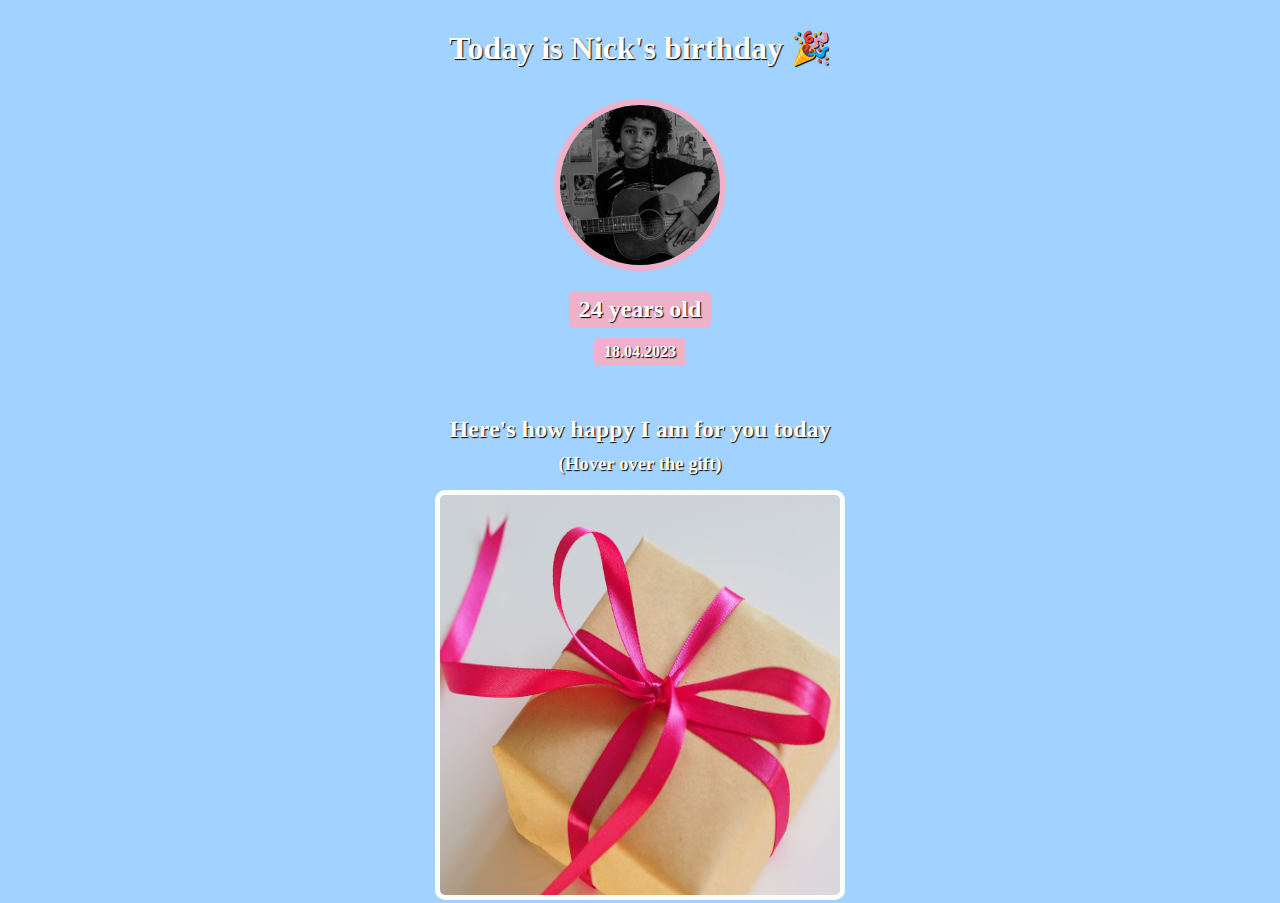
==== birthdayCard.html @ fa22d984 "changed some margins" ====
<!DOCTYPE html>
<html lang="en">

<head>
    <meta charset="UTF-8">
    <meta http-equiv="X-UA-Compatible" content="IE=edge">
    <meta name="viewport" content="width=device-width, initial-scale=1.0">
    <title>Document</title>
    <link rel="stylesheet" href="birthdayStyles.css">
</head>

<body>
    <div id="header">
        <h1>Today is Nick's birthday 🎉</h1>
        <img id="avatar" src="Images/jakayla.jpg" alt="Foto de Jakayla Toney en Unsplash">
        <h2 id="bday-age">24 years old</h2>
        <h4 id="bday-data">18.04.2023</h4>
    </div>
    <div class="gift-section">
        <h2 class="gift-title">Here's how happy I am for you today</h2>
        <h3 class="gift-hint">(Hover over the gift)</h3>
        <img class="gift-img" src="Images/gift.jpg" alt="Foto de Unsplash">
    </div>
</body>

</html>
---- birthdayStyles.css ----
body {
    text-align: center;
    font-family: 'Happy Monkey', cursive;
    background-color: #a2d2ff;
    color: #ffffff;
}

#header {
    display: flex;
    flex-direction: column;
    align-items: center;
    margin: 0px;
}

#avatar {
    width: 160px;
    height: 160px;
    border-radius: 50%;
    object-fit: cover;
    border: 6px solid #EFB0C9;
    margin-top: 10px;
}

h1,
h2,
h3,
h4 {
    text-shadow: 1px 1px 1px black;
}

#bday-age {
    background: #EFB0C9;
    padding: 5px 10px;
    border-radius: 5px;
    margin: 20px 0 10px 0;
}

#bday-data {
    background: #EFB0C9;
    padding: 5px 10px;
    border-radius: 5px;
    margin: 0px;
}

.gift-section {
    display: flex;
    flex-direction: column;
    align-items: center;
    margin-top: 30px;
}

.gift-title {
    margin-bottom: 10px;
}
.gift-hint {
    margin: 0px;
}

.gift-img {
    width: 400px;
    height: 400px;
    padding: 5px solid;
    border-radius: 5px;
    outline: 5px solid white;
    margin-top: 20px;
}
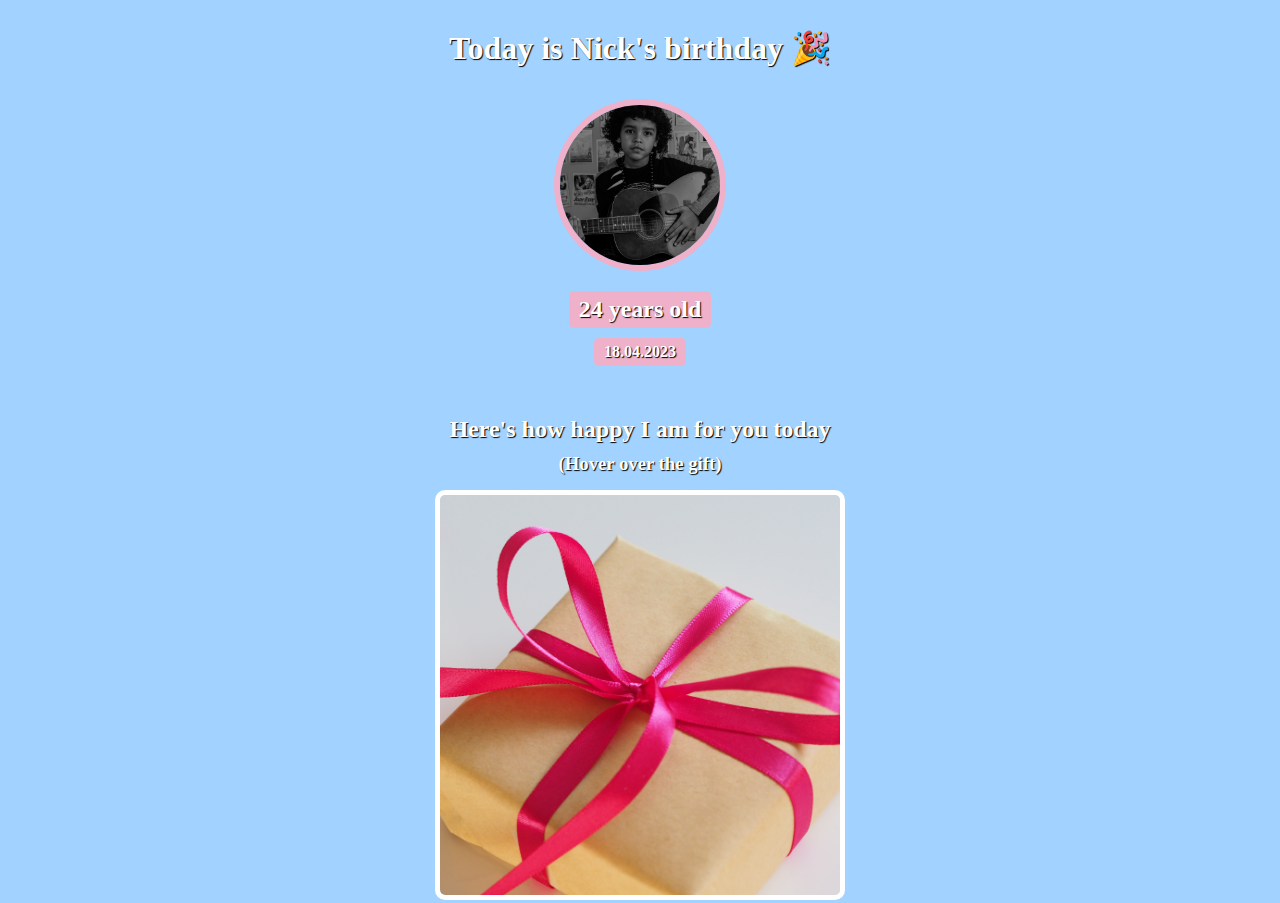
==== commit 67d8851c: "moved the picture link from the html to css" ====
--- a/birthdayCard.html
+++ b/birthdayCard.html
@@ -19,7 +19,7 @@
     <div class="gift-section">
         <h2 class="gift-title">Here's how happy I am for you today</h2>
         <h3 class="gift-hint">(Hover over the gift)</h3>
-        <img class="gift-img" src="Images/gift.jpg" alt="Foto de Unsplash">
+        <div class="gift-img"></div>
     </div>
 </body>
 
--- a/birthdayStyles.css
+++ b/birthdayStyles.css
@@ -55,10 +55,12 @@
 .gift-hint {
     margin: 0px;
 }
-
-.gift-img {
+.gift-img{
     width: 400px;
     height: 400px;
+    background: url("Images/gift.jpg");
+    background-size: cover;
+    background-position:70%; 
     padding: 5px solid;
     border-radius: 5px;
     outline: 5px solid white;
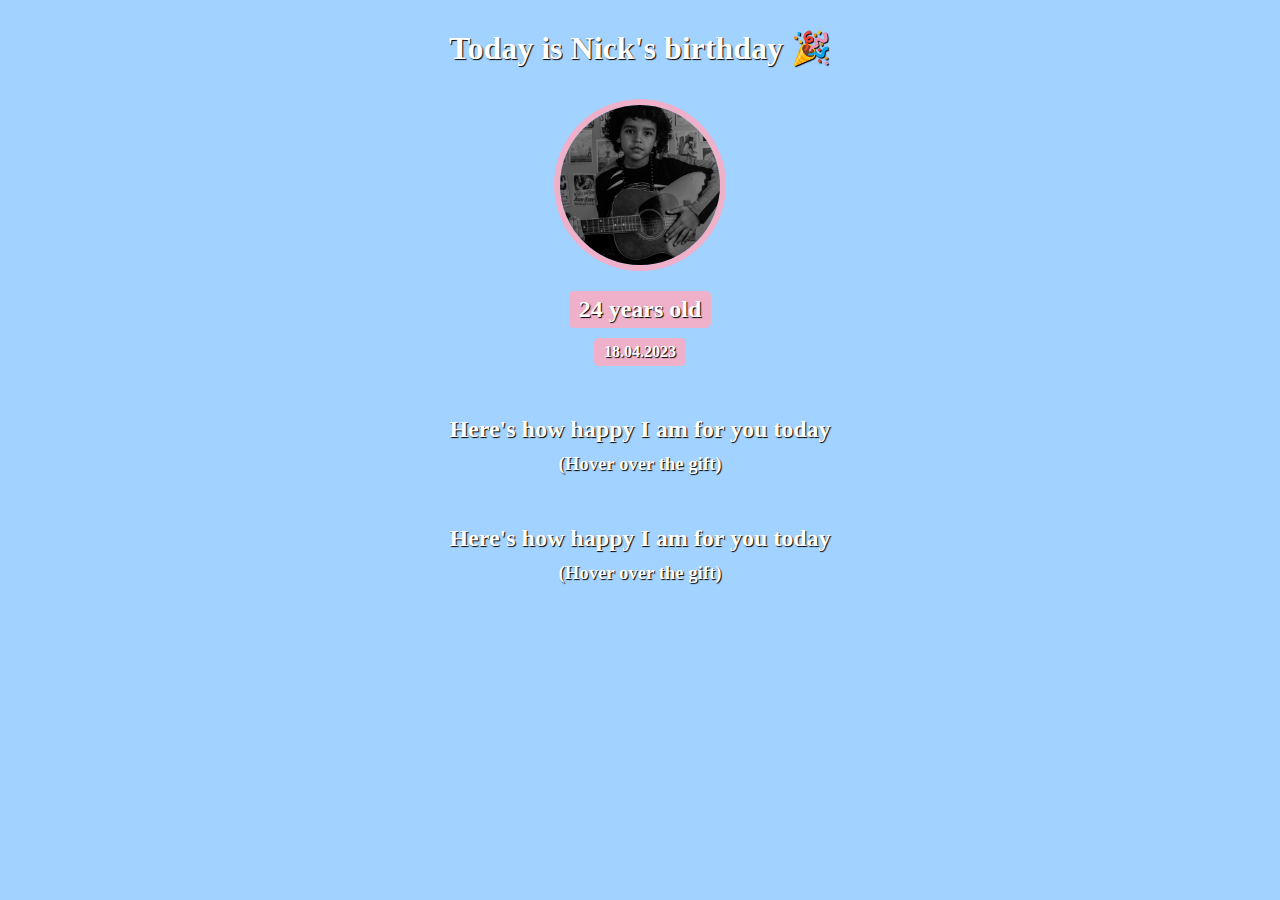
==== commit f9d1f694: "new gif section and rename to id the gif's classes" ====
--- a/birthdayCard.html
+++ b/birthdayCard.html
@@ -19,7 +19,12 @@
     <div class="gift-section">
         <h2 class="gift-title">Here's how happy I am for you today</h2>
         <h3 class="gift-hint">(Hover over the gift)</h3>
-        <div class="gift-img"></div>
+        <div id="gift-img1"></div>
+    </div>
+    <div class="gift-section">
+        <h2 class="gift-title">Here's how happy I am for you today</h2>
+        <h3 class="gift-hint">(Hover over the gift)</h3>
+        <div id="gift-img2"></div>
     </div>
 </body>
 
--- a/birthdayStyles.css
+++ b/birthdayStyles.css
@@ -58,11 +58,19 @@
 .gift-img{
     width: 400px;
     height: 400px;
+    margin: 20px auto 0px auto;
     background: url("Images/gift.jpg");
     background-size: cover;
     background-position:70%; 
     padding: 5px solid;
     border-radius: 5px;
     outline: 5px solid white;
-    margin-top: 20px;
+}
+.gift-img:hover{
+    background: url("Images/happy.gif");
+    background-position: 100%;
+    background-size:cover;
+    padding: 5px solid;
+    border-radius: 5px;
+    outline: 5px solid white;
 }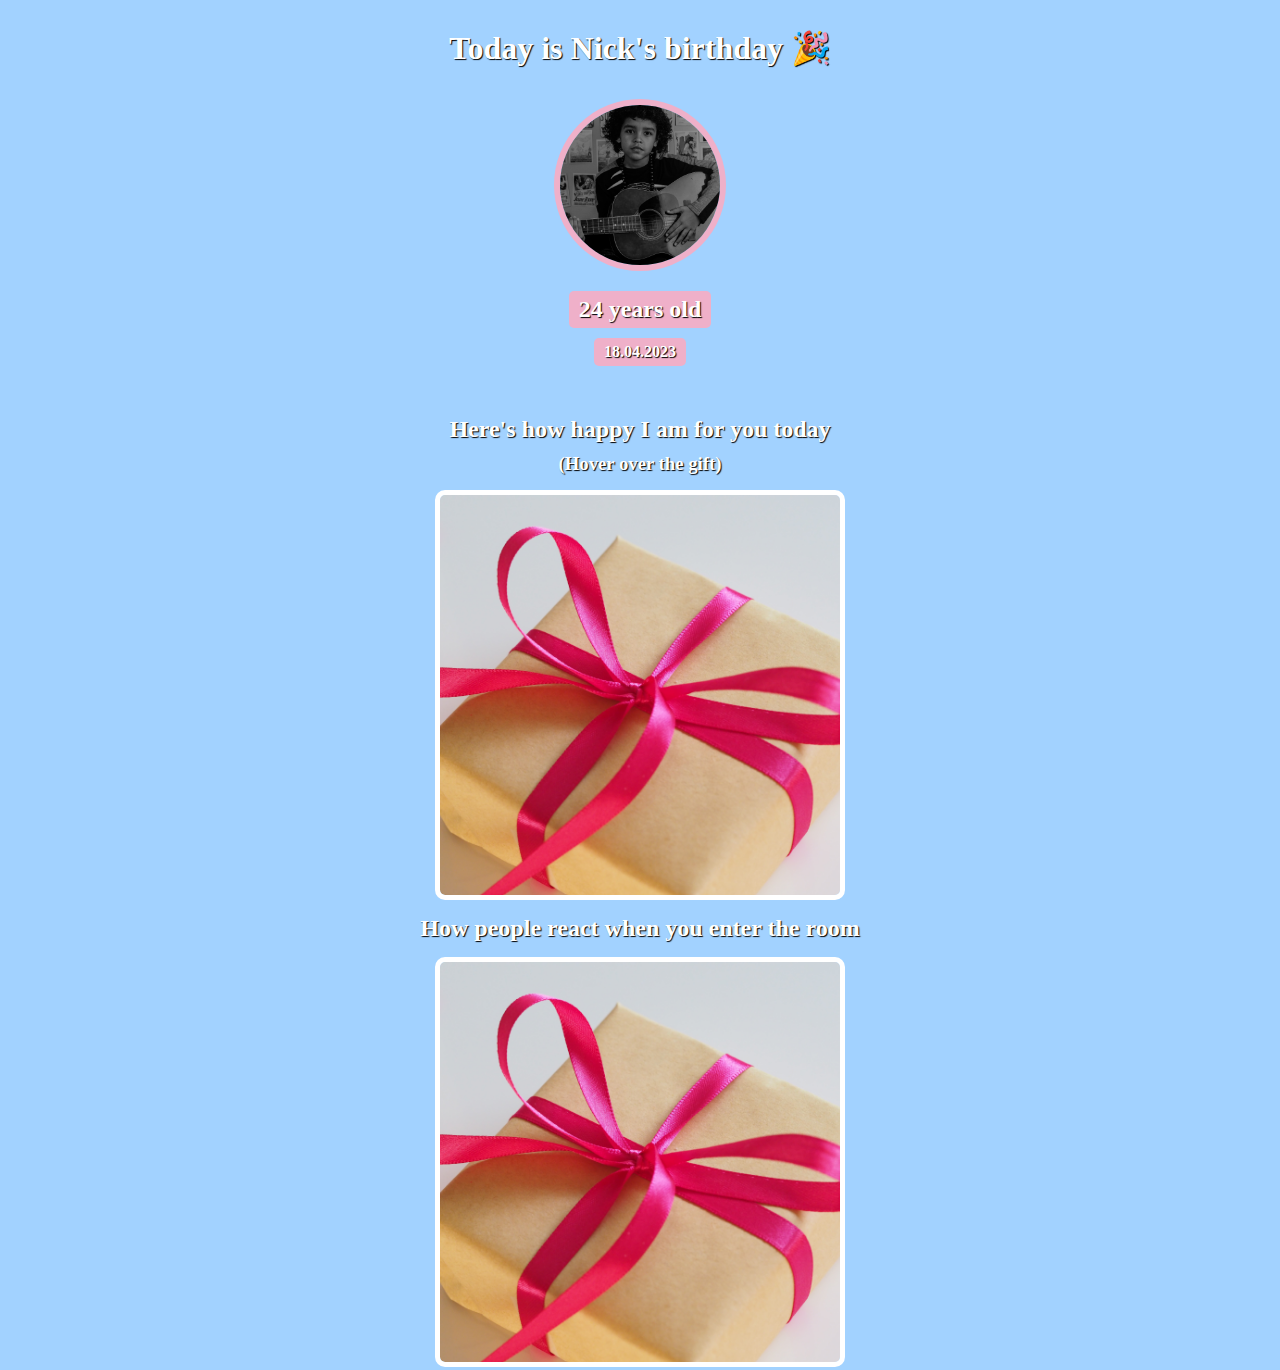
==== commit 5e7760df: "new hover and gif for the #gift-img2" ====
--- a/birthdayCard.html
+++ b/birthdayCard.html
@@ -16,14 +16,13 @@
         <h2 id="bday-age">24 years old</h2>
         <h4 id="bday-data">18.04.2023</h4>
     </div>
-    <div class="gift-section">
+    <div class="gift-section1">
         <h2 class="gift-title">Here's how happy I am for you today</h2>
         <h3 class="gift-hint">(Hover over the gift)</h3>
         <div id="gift-img1"></div>
     </div>
-    <div class="gift-section">
-        <h2 class="gift-title">Here's how happy I am for you today</h2>
-        <h3 class="gift-hint">(Hover over the gift)</h3>
+    <div class="gift-section2">
+        <h2 class="gift-title">How people react when you enter the room</h2>
         <div id="gift-img2"></div>
     </div>
 </body>
--- a/birthdayStyles.css
+++ b/birthdayStyles.css
@@ -42,7 +42,7 @@
     margin: 0px;
 }
 
-.gift-section {
+.gift-section1 {
     display: flex;
     flex-direction: column;
     align-items: center;
@@ -52,24 +52,36 @@
 .gift-title {
     margin-bottom: 10px;
 }
+
 .gift-hint {
     margin: 0px;
 }
-.gift-img{
+
+#gift-img1,
+#gift-img2 {
     width: 400px;
     height: 400px;
     margin: 20px auto 0px auto;
     background: url("Images/gift.jpg");
     background-size: cover;
-    background-position:70%; 
+    background-position: 70%;
     padding: 5px solid;
     border-radius: 5px;
     outline: 5px solid white;
 }
-.gift-img:hover{
+
+#gift-img1:hover {
     background: url("Images/happy.gif");
     background-position: 100%;
-    background-size:cover;
+    background-size: cover;
+    padding: 5px solid;
+    border-radius: 5px;
+    outline: 5px solid white;
+}
+
+#gift-img2:hover {
+    background: url("Images/cheering.gif");
+    background-size: cover;
     padding: 5px solid;
     border-radius: 5px;
     outline: 5px solid white;
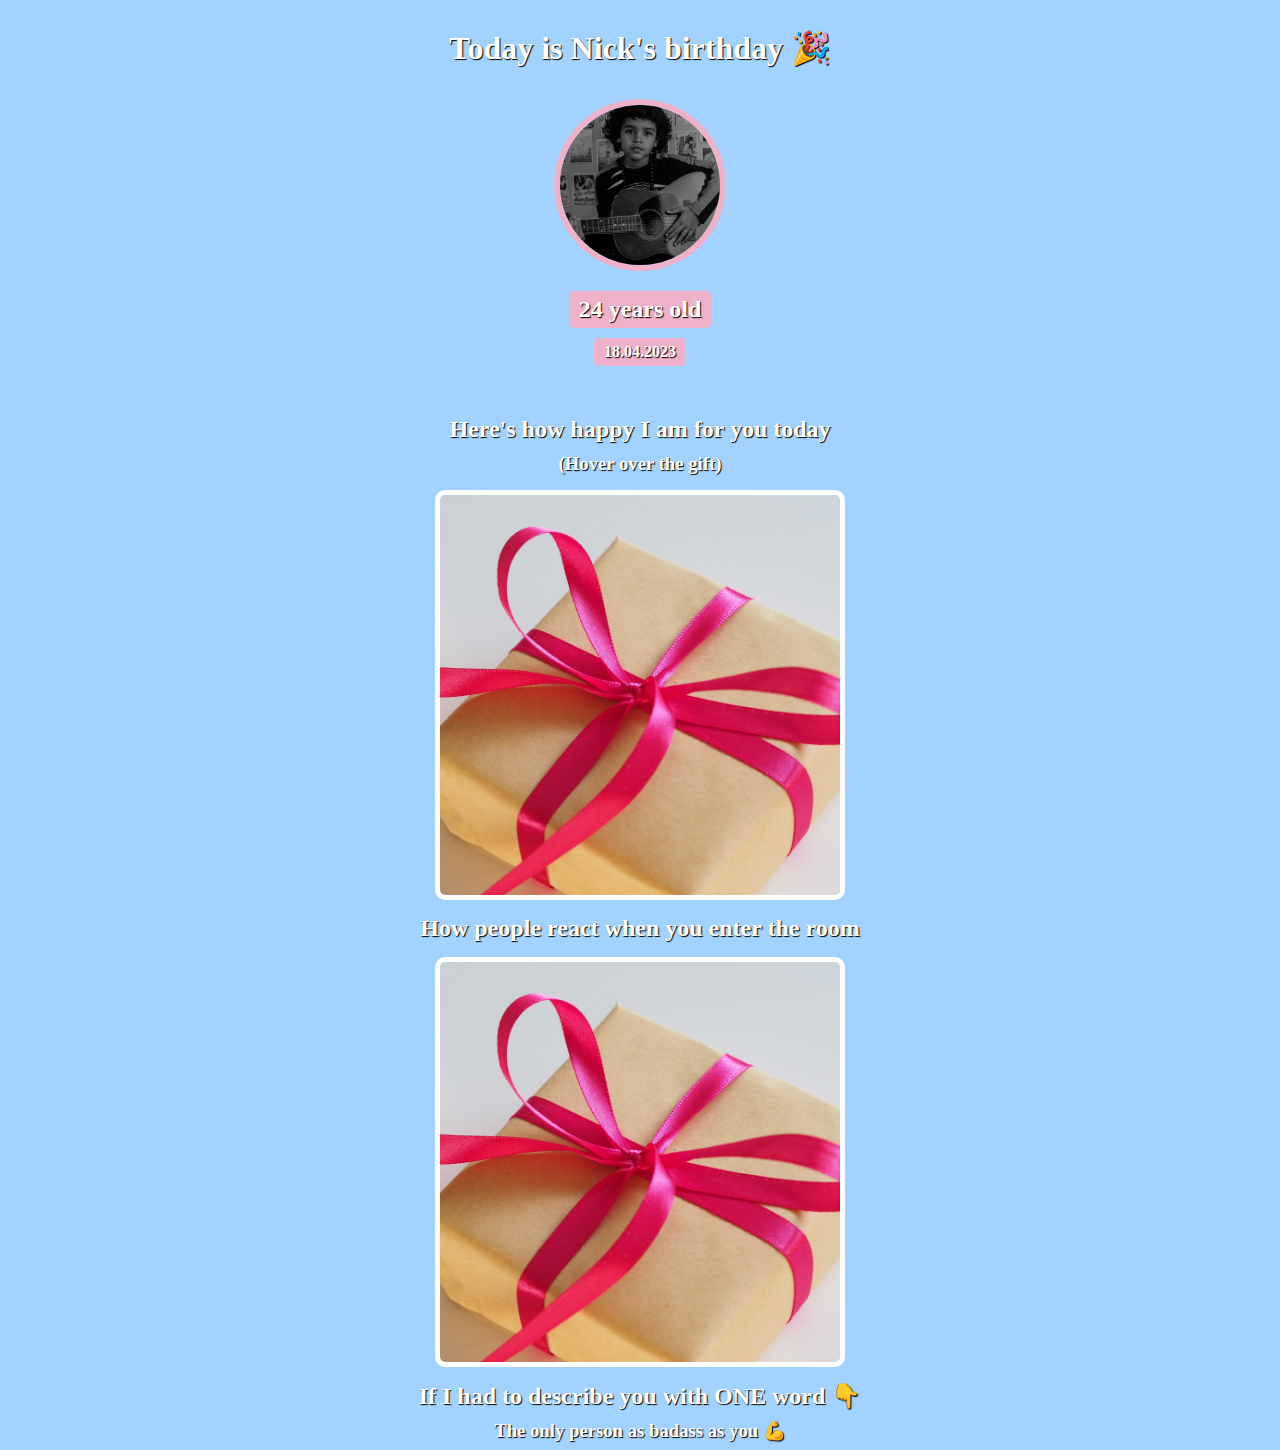
==== commit 2456fc39: "new <div class=gift-section3>" ====
--- a/birthdayCard.html
+++ b/birthdayCard.html
@@ -25,6 +25,12 @@
         <h2 class="gift-title">How people react when you enter the room</h2>
         <div id="gift-img2"></div>
     </div>
+    </div>
+    <div class="gift-section3">
+        <h2 class="gift-title">If I had to describe you with ONE word 👇</h2>
+        <h3 class="gift-hint">The only person as badass as you 💪</h3>
+        <div id="gift-img3"></div>
+    </div>
 </body>
 
 </html>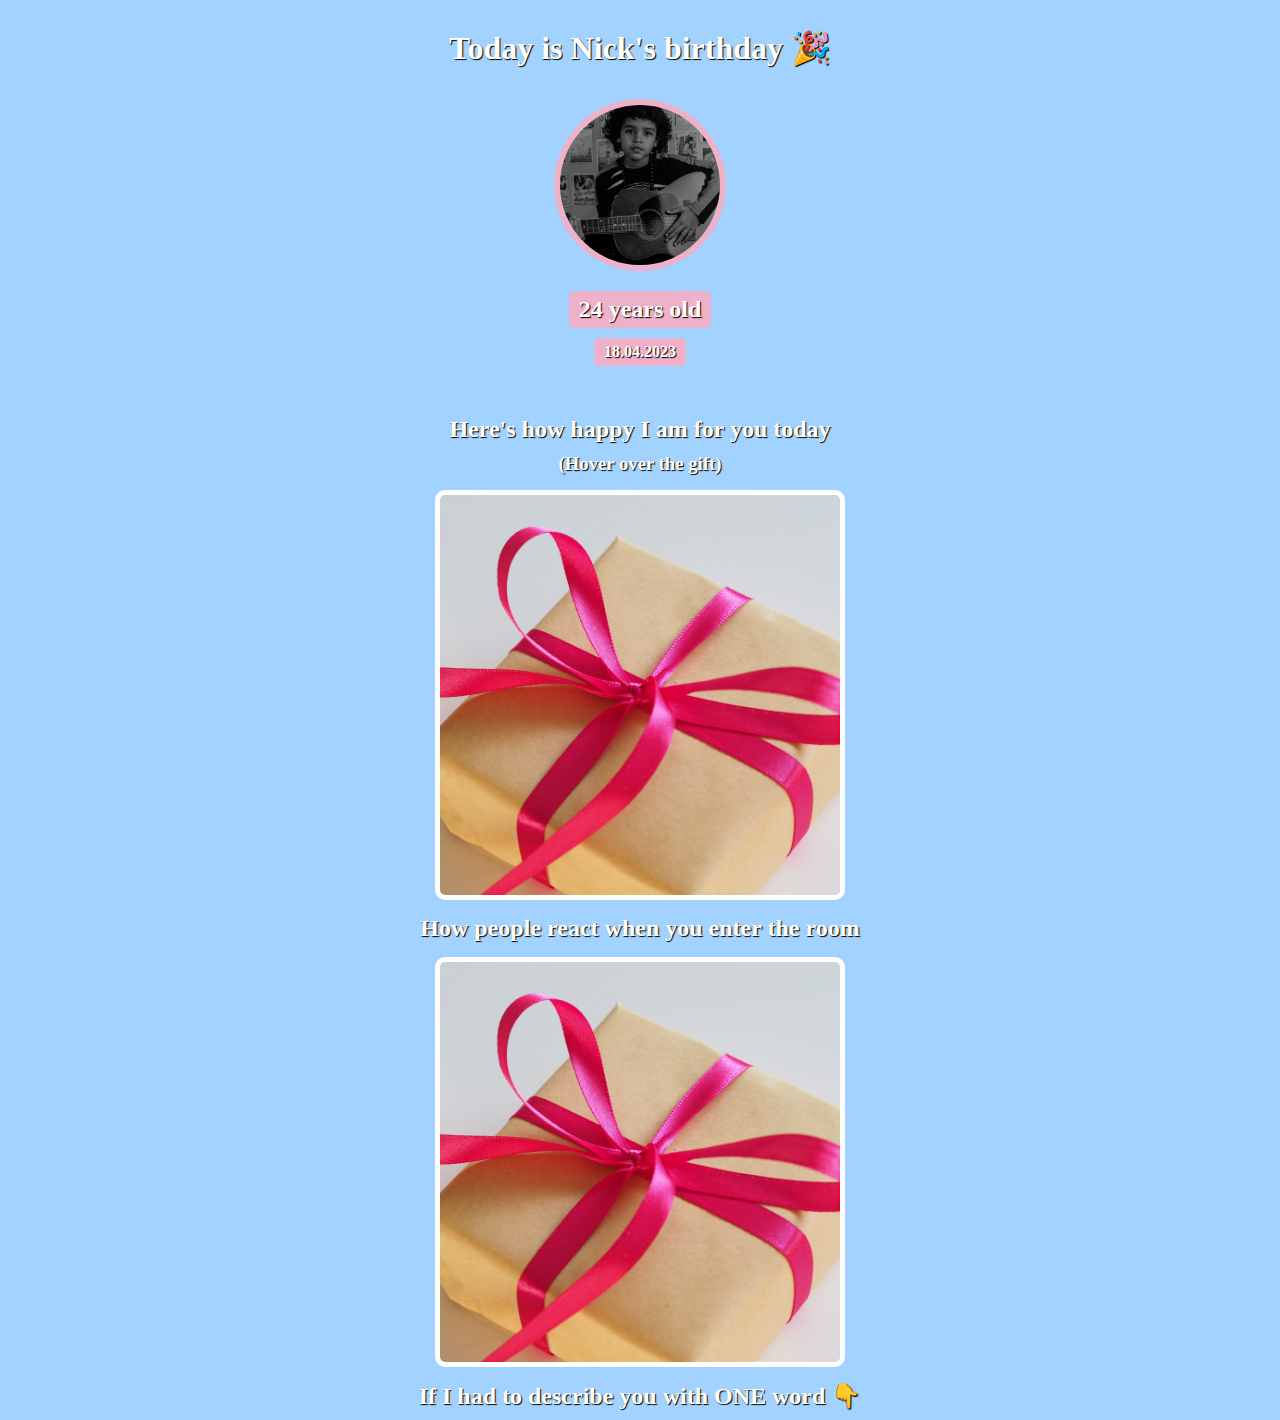
==== commit bfe626ea: "take the h3 section off from the gift-section3" ====
--- a/birthdayCard.html
+++ b/birthdayCard.html
@@ -28,7 +28,6 @@
     </div>
     <div class="gift-section3">
         <h2 class="gift-title">If I had to describe you with ONE word 👇</h2>
-        <h3 class="gift-hint">The only person as badass as you 💪</h3>
         <div id="gift-img3"></div>
     </div>
 </body>
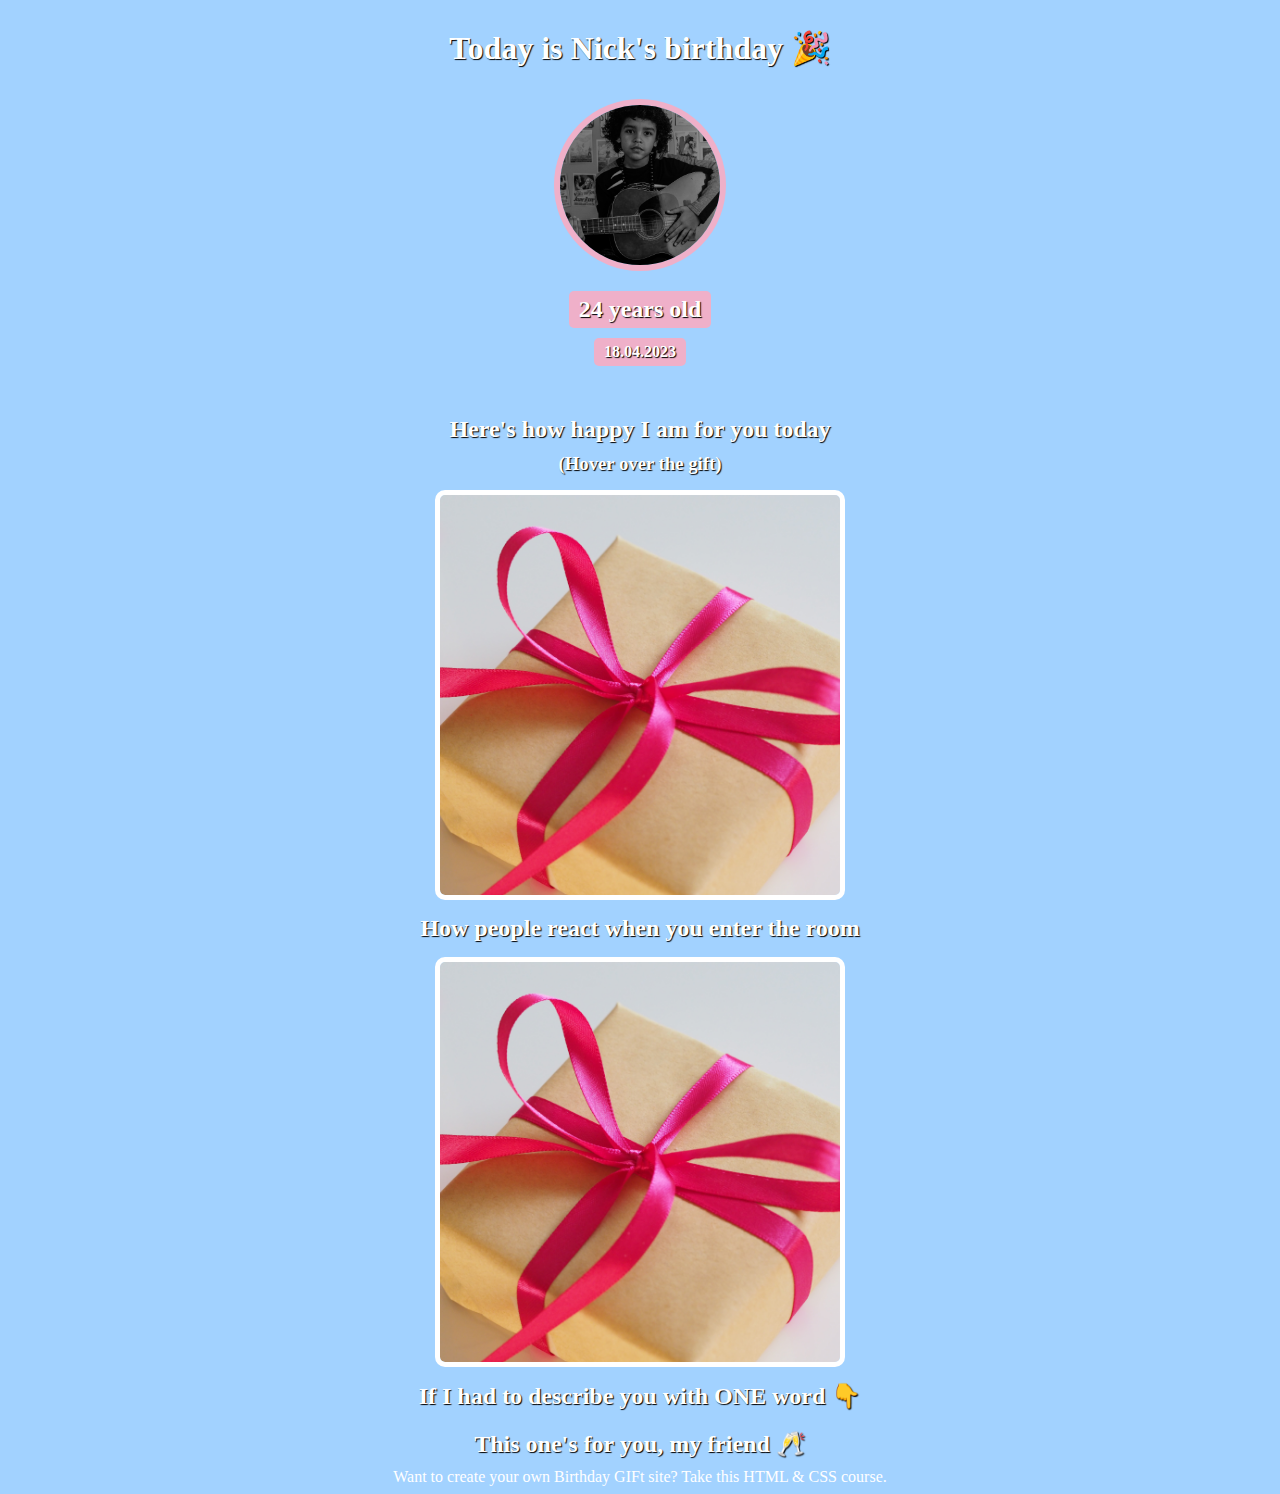
==== commit ff2d4c2d: "new footer in the html file" ====
--- a/birthdayCard.html
+++ b/birthdayCard.html
@@ -30,6 +30,12 @@
         <h2 class="gift-title">If I had to describe you with ONE word 👇</h2>
         <div id="gift-img3"></div>
     </div>
+    <div class="gift-section4">
+        <h2 class="gift-title">This one's for you, my friend 🥂</h2>
+        <div id="gift-img4"></div>
+    </div>
+    <footer>Want to create your own Birthday GIFt site? Take this HTML & CSS course.</footer>
+
 </body>
 
 </html>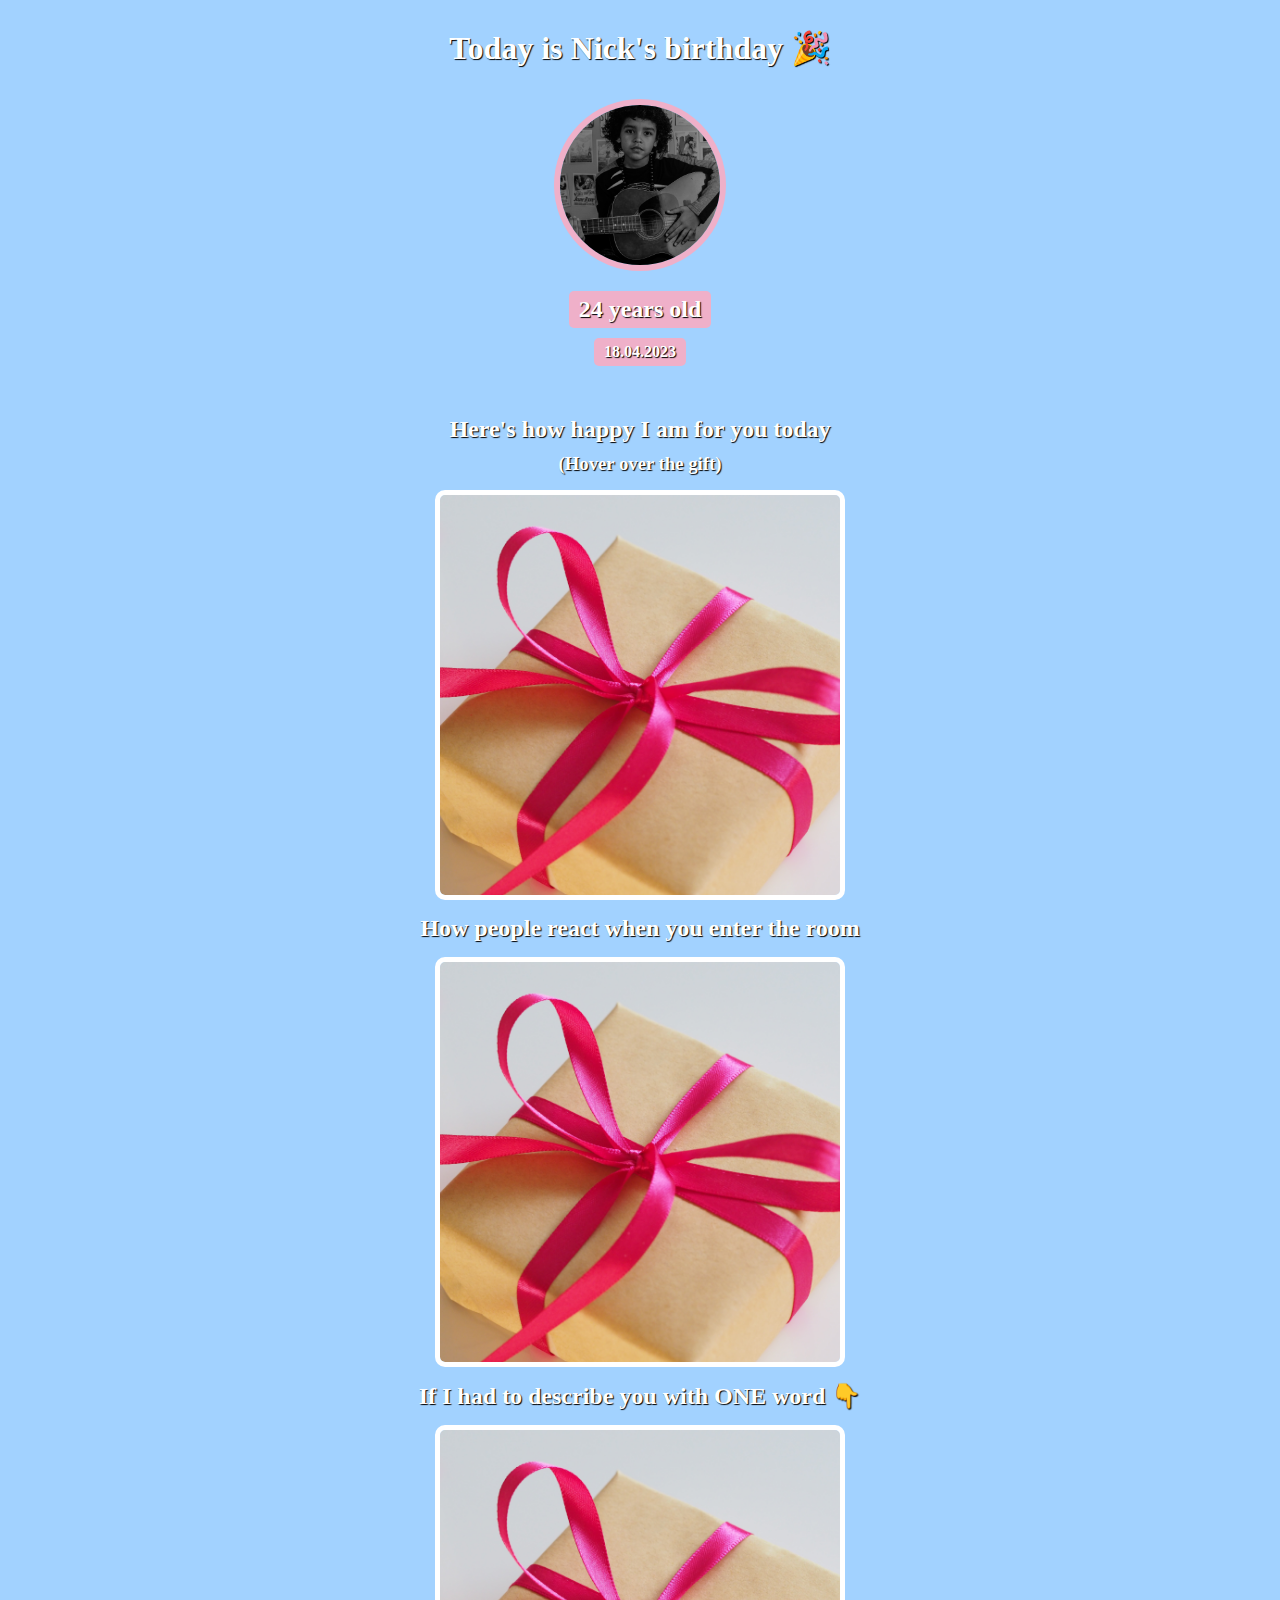
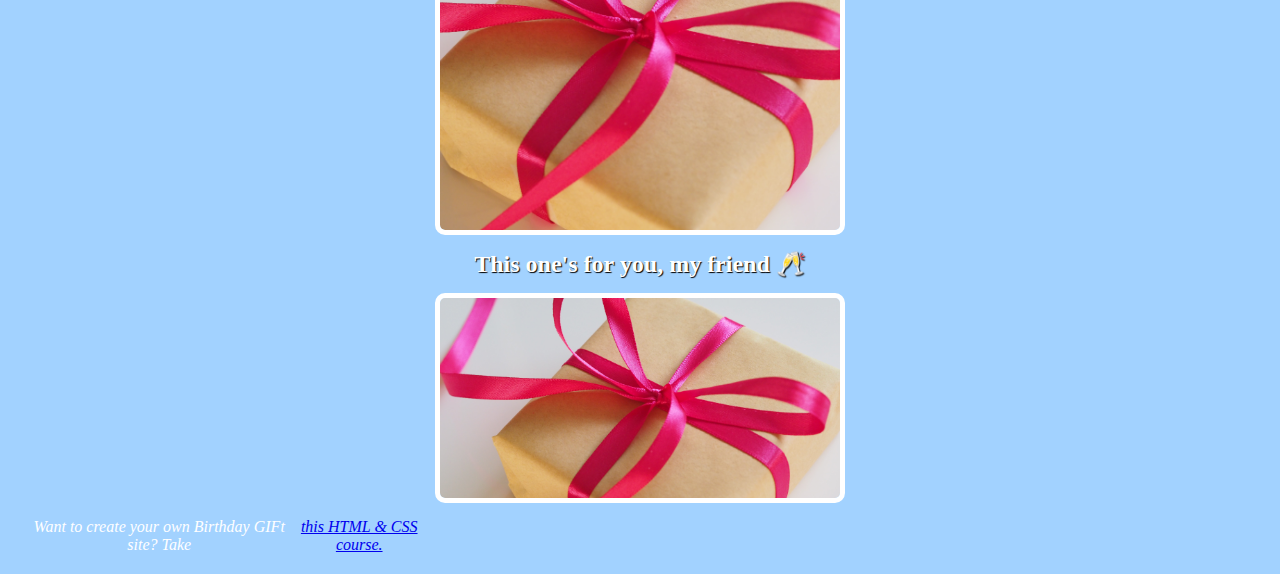
==== commit cd7e7976: "take the margin of from the body and set 20px in the footer" ====
--- a/birthdayCard.html
+++ b/birthdayCard.html
@@ -34,7 +34,7 @@
         <h2 class="gift-title">This one's for you, my friend 🥂</h2>
         <div id="gift-img4"></div>
     </div>
-    <footer>Want to create your own Birthday GIFt site? Take this HTML & CSS course.</footer>
+    <footer>Want to create your own Birthday GIFt site? Take <a href="https://scrimba.com/learn/htmlandcss " target=_blank> this HTML & CSS course.</a></footer>
 
 </body>
 
--- a/birthdayStyles.css
+++ b/birthdayStyles.css
@@ -58,7 +58,8 @@
 }
 
 #gift-img1,
-#gift-img2 {
+#gift-img2,
+#gift-img3 {
     width: 400px;
     height: 400px;
     margin: 20px auto 0px auto;
@@ -85,4 +86,38 @@
     padding: 5px solid;
     border-radius: 5px;
     outline: 5px solid white;
+}
+#gift-img3:hover {
+    background: url("Images/genius.gif");
+    background-size: cover;
+    padding: 5px solid;
+    border-radius: 5px;
+    outline: 5px solid white;
+}
+#gift-img4 {
+    width: 400px;
+    height: 200px;
+    margin: 20px auto 0px auto;
+    background: url("Images/gift.jpg");
+    background-size: cover;
+    background-position:left center;
+    padding: 5px solid;
+    border-radius: 5px;
+    outline: 5px solid white;
+}
+#gift-img4:hover {
+    background: url("Images/bye.gif");
+    background-size: cover;
+    padding: 5px solid;
+    border-radius: 5px;
+    outline: 5px solid white;
+}
+footer{
+    margin: 20px;
+    font-style: italic;
+    width: 400px;
+    text-align: center;
+    display: flex;
+    
+
 }